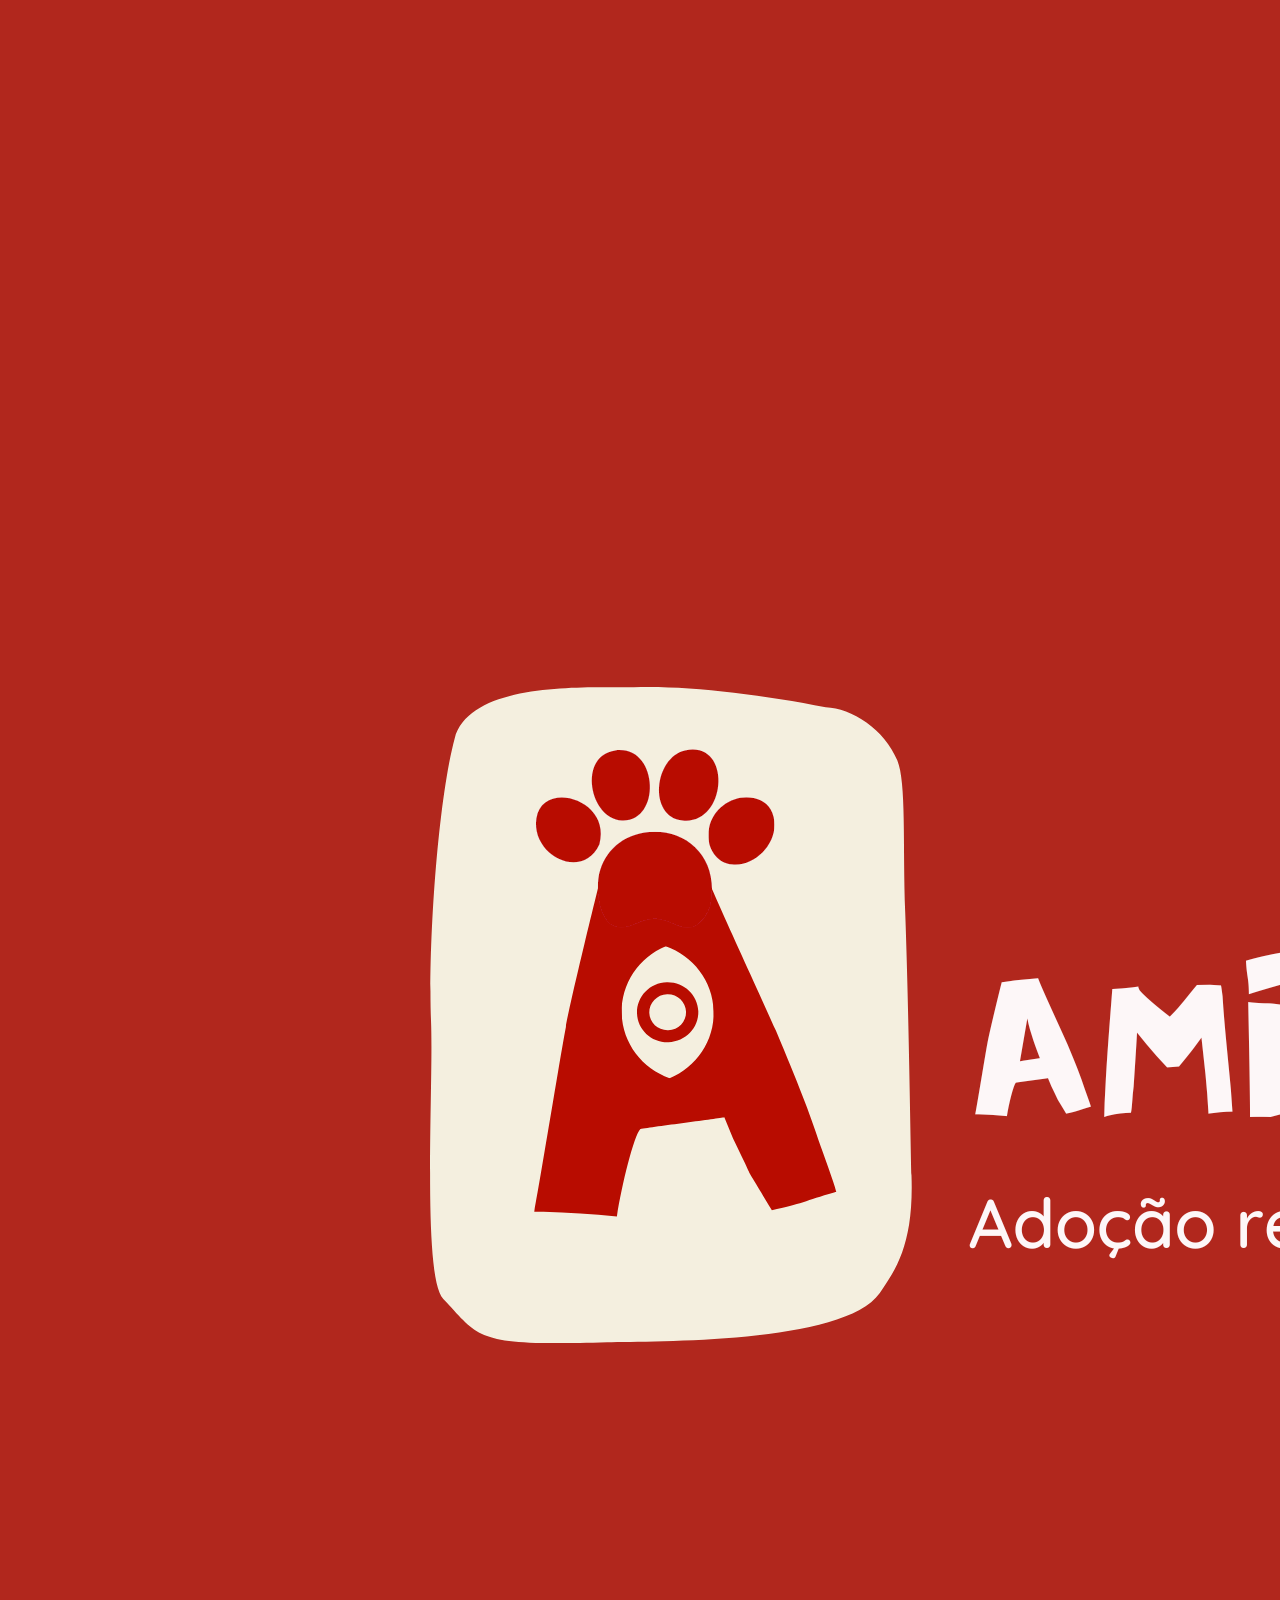
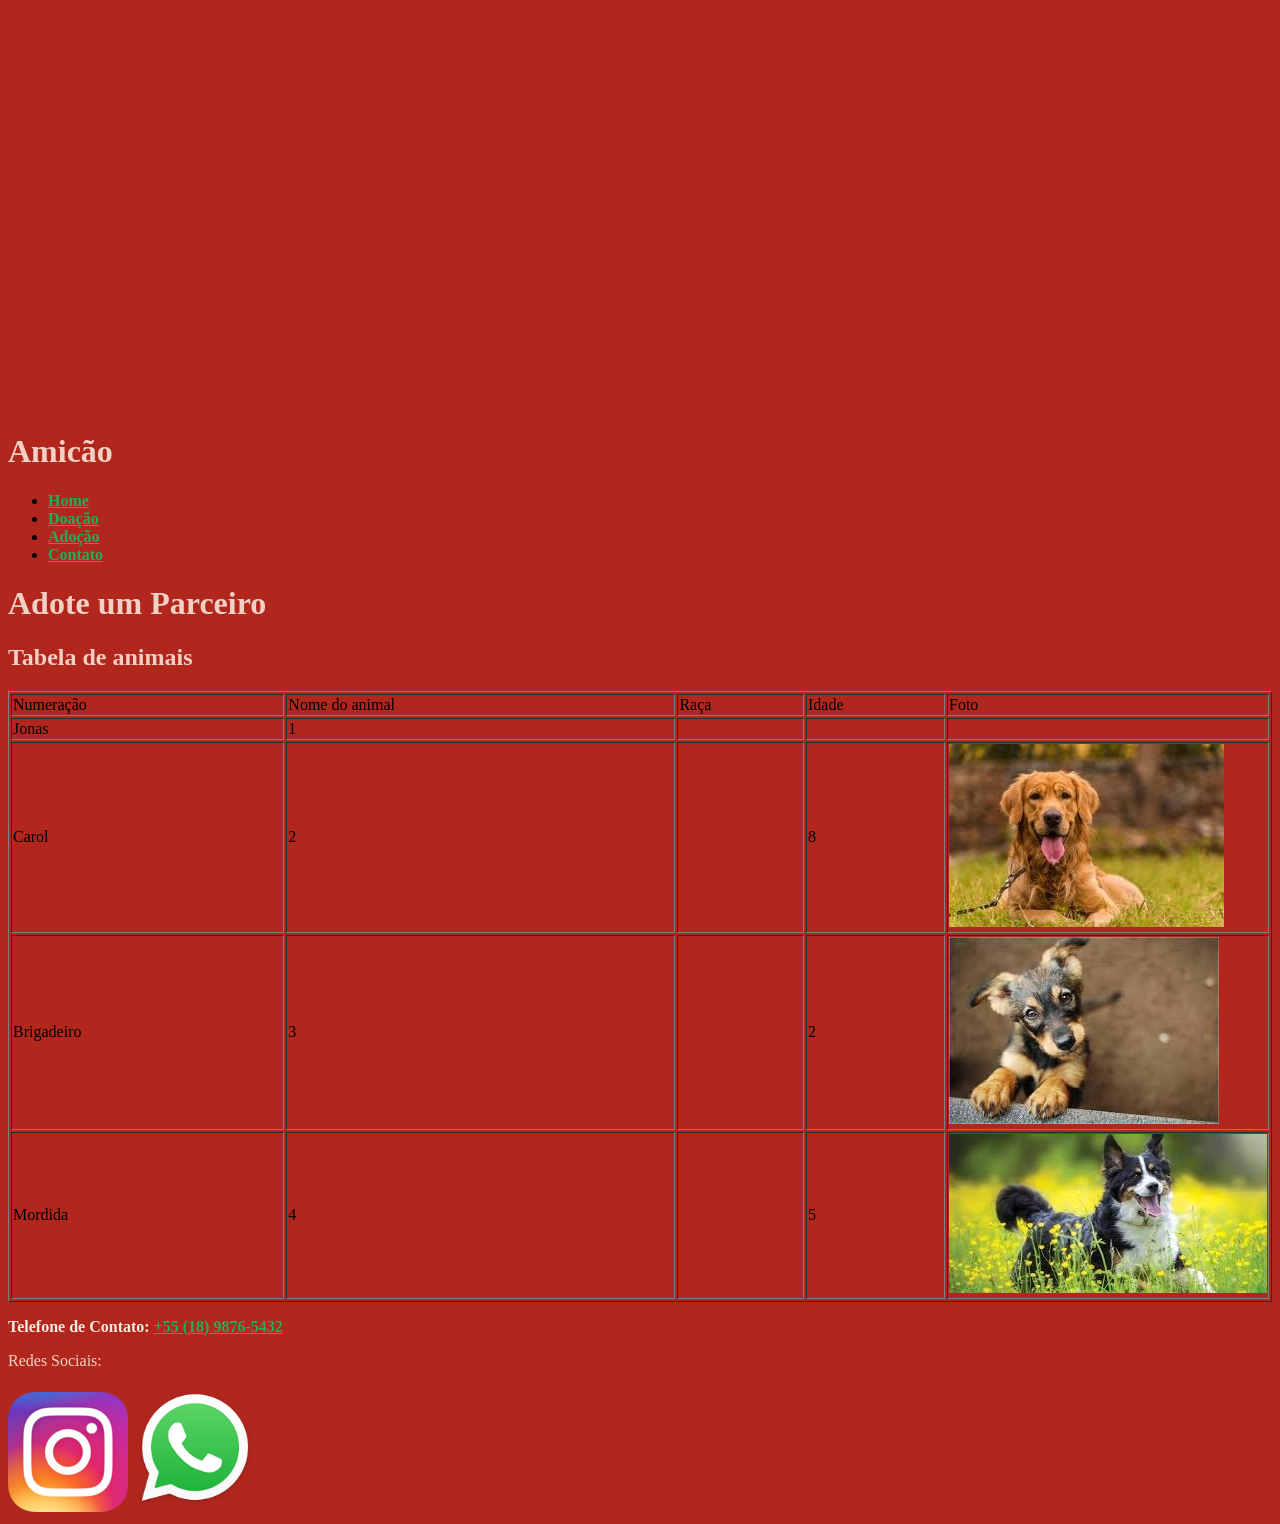
==== paginas/adocao.html @ 6cca5dfa "alteracao 4" ====
<!DOCTYPE html>
<html lang="pt-br">
<head>
    <meta charset="UTF-8">
    <meta name="viewport" content="width=device-width, initial-scale=1.0">
    <meta name="description" content="Amicão - ONG de proteção e adoção de animais. Conheça nossos abrigos, adote um parceiro e contribua com doações.">
    <title>Amicão - Adoção e Proteção de Animais</title>
    <link rel="apple-touch-icon" sizes="180x180" href="../favicon.io/android-chrome-192x192.png">
    <link rel="icon" type="image/png" sizes="32x32" href="../favicon.io/favicon-32x32.png">
    <link rel="icon" type="image/png" sizes="16x16" href="../favicon.io/favicon-16x16.png">
    <link rel="stylesheet" href="style.css">
</head>
<body>
    <style>
          body {
            background-color: #B1271D;
          }
          a:link {
            color: #1CB059;
            font-weight: bold;
        }
          a:visited {
            color: #2D5B40;
          }
          a:hover {
            color: #57B07C;
          }
          a:active {
            color: #1CA3B0;
          }
    </style>

    <!-- Cabeçalho da página -->
    <img src="../img/Logo Amicão.png" alt="Logo Amicão">
    <header>
        <h1 style="color: #F2D0C4;">Amicão</h1>
        <nav>
            <ul>
                <li><a href="../index.html">Home</a></li>
                <li><a href="doacao.html">Doação</a></li>
                <li><a href="adocao.html">Adoção</a></li>
                <li><a href="#contato">Contato</a></li>
            </ul>
        </nav>
    </header>

    <!-- Conteúdo Principal da página -->
        <main>
            <h1 style="color: #F2D0C4;">Adote um Parceiro</h1>
            <h2 style="color: #F2D0C4;">Tabela de animais</h2>
            <table border="1"><!--TAG quecria tabela-->
                <thead><!--TAG que cria cabeçalho da tabela-->
                    <tr><!--TAG que cria a linha da tabela-->
                        <td>Numeração</td>
                        <td>Nome do animal</td>
                        <td>Raça</td>
                        <td>Idade</td>
                        <td>Foto</td>
                    </tr>
                </thead>
                <tbody>
                    <tr>
                        <td>Jonas</td>
                        <td>1</td>
                        <td></td>
                        <td></td>
                        <td style="width: 10%;"></td>
                    </tr>
                    <tr>
                        <td>Carol</td>
                        <td>2</td>
                        <td></td>
                        <td>8</td>
                        <td style="width: 10%;"><img src="../img/Carol.jpg" alt=""></td>
                    </tr>
                    <tr>
                        <td>Brigadeiro</td>
                        <td>3</td>
                        <td></td>
                        <td>2</td>
                        <td style="width: 10%;"><img src="../img/Brigadeiro.jpg" alt=""></td>
                    </tr>
                    <tr>
                        <td>Mordida</td>
                        <td>4</td>
                        <td></td>
                        <td>5</td>
                        <td style="width: 10%;"><img src="../img/Mordida.jpg" alt=""></td>
                    </tr>
                </tbody>
            </table>
    </main>
    <footer id="contato">
        <!-- Rodapé da página -->
        <p style="color: #F2EDDF;"><strong>Telefone de Contato:</strong> <a href="tel:+551898765432">+55 (18) 9876-5432</a></p>
        <p style="color: #F2D0C4;">Redes Sociais:</p>
        <img src="../img/Instagram_icon.png" alt="Instagram - Siga-nos">
        <img style="width: 10%;height: auto;" src="../img/WhatsApp_icon.png" alt="WhatsApp - Fale conosco">
    </footer>
</body>
</html>
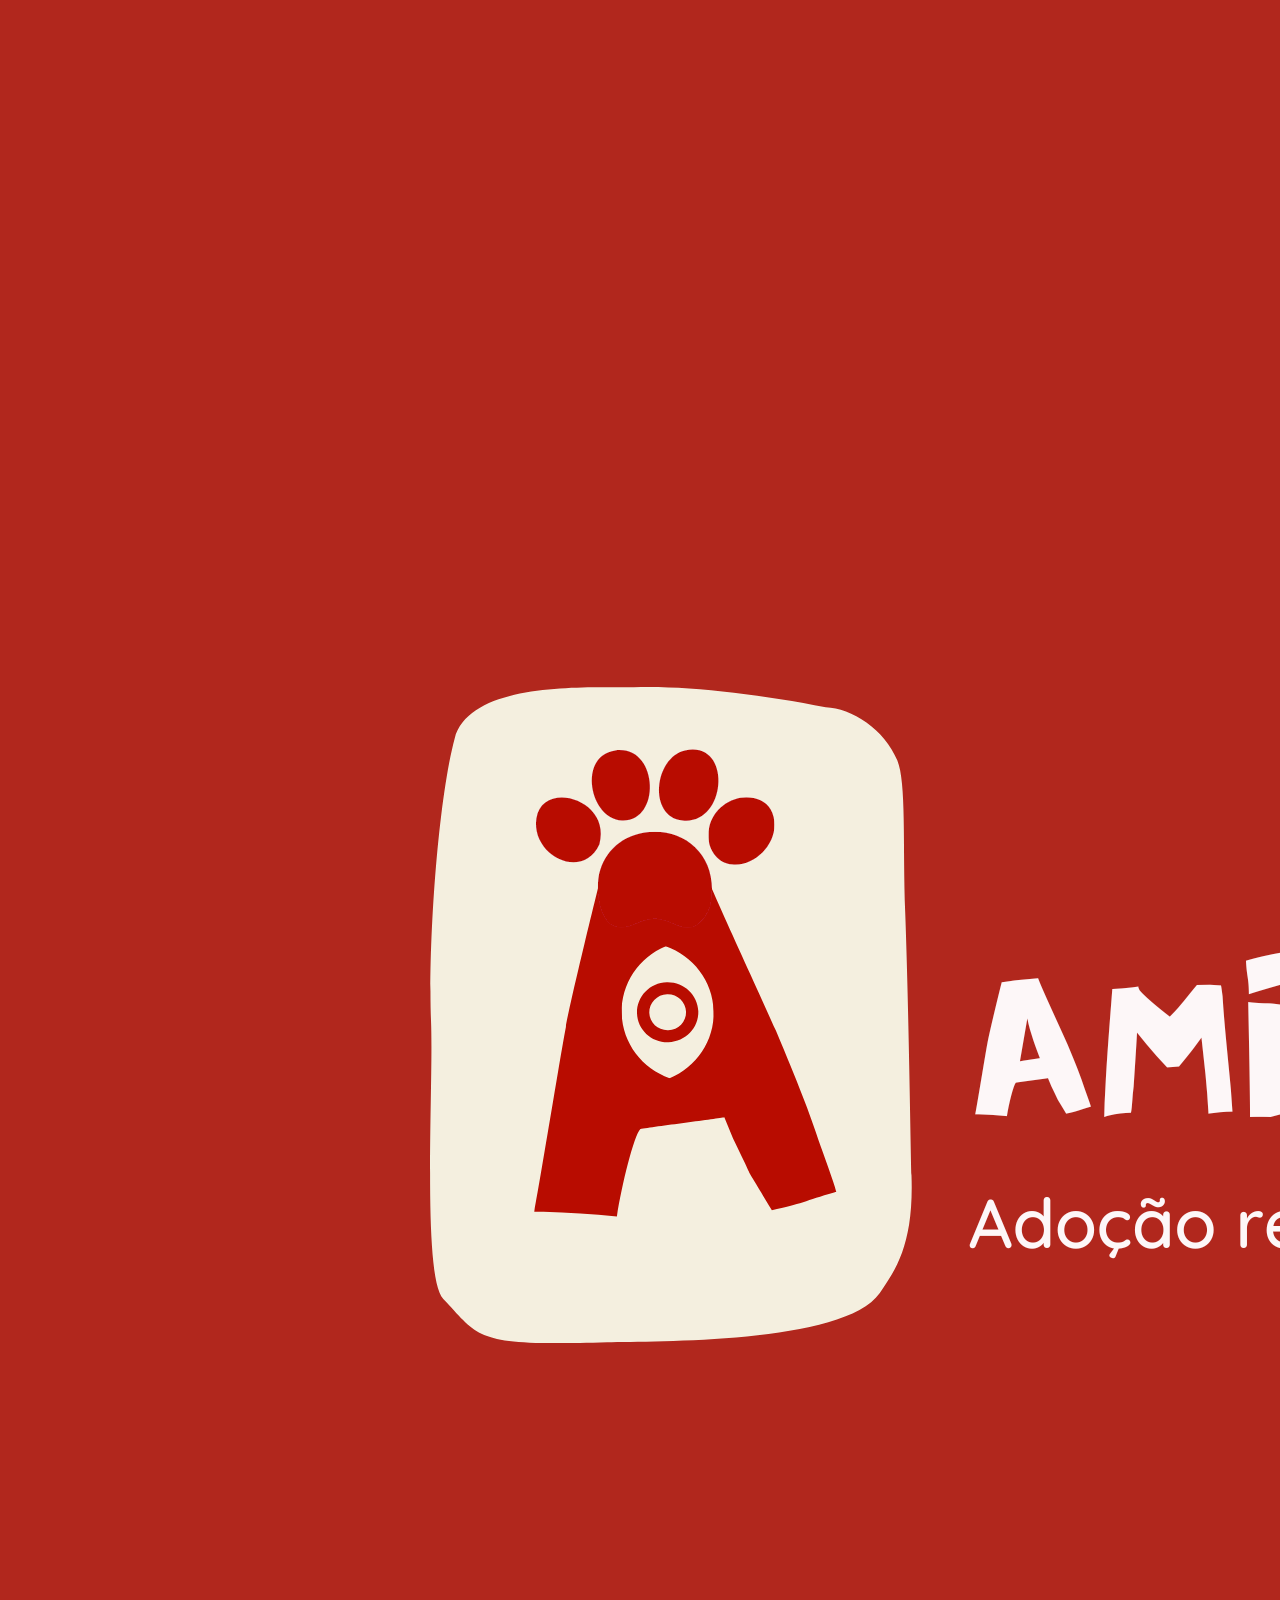
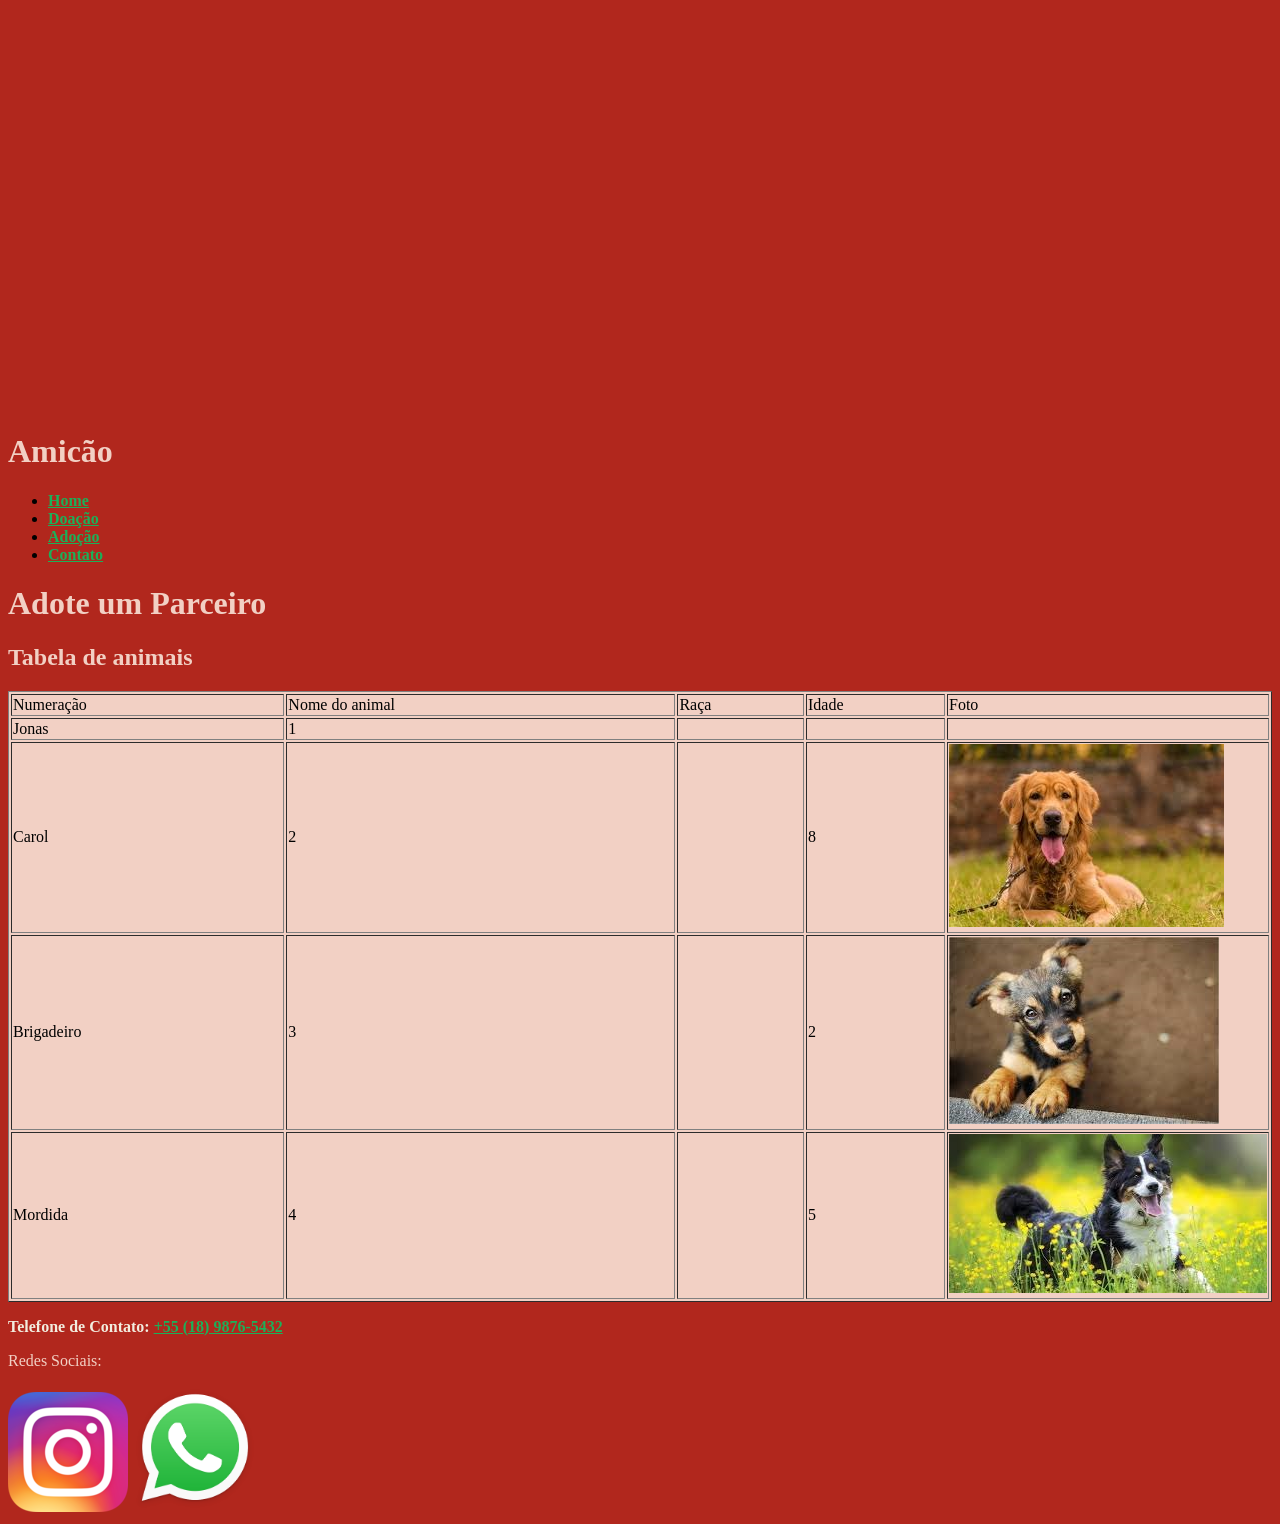
==== commit 3ea2e4a1: "alteracao 4-2" ====
--- a/paginas/adocao.html
+++ b/paginas/adocao.html
@@ -48,7 +48,7 @@
         <main>
             <h1 style="color: #F2D0C4;">Adote um Parceiro</h1>
             <h2 style="color: #F2D0C4;">Tabela de animais</h2>
-            <table border="1"><!--TAG quecria tabela-->
+            <table border="1;" style="background-color: #F2D0C4;"><!--TAG quecria tabela-->
                 <thead><!--TAG que cria cabeçalho da tabela-->
                     <tr><!--TAG que cria a linha da tabela-->
                         <td>Numeração</td>
@@ -78,7 +78,7 @@
                         <td>3</td>
                         <td></td>
                         <td>2</td>
-                        <td style="width: 10%;"><img src="../img/Brigadeiro.jpg" alt=""></td>
+                        <td style="width: 20%;"><img src="../img/Brigadeiro.jpg" alt=""></td>
                     </tr>
                     <tr>
                         <td>Mordida</td>
@@ -89,7 +89,7 @@
                     </tr>
                 </tbody>
             </table>
-    </main>
+        </main>
     <footer id="contato">
         <!-- Rodapé da página -->
         <p style="color: #F2EDDF;"><strong>Telefone de Contato:</strong> <a href="tel:+551898765432">+55 (18) 9876-5432</a></p>
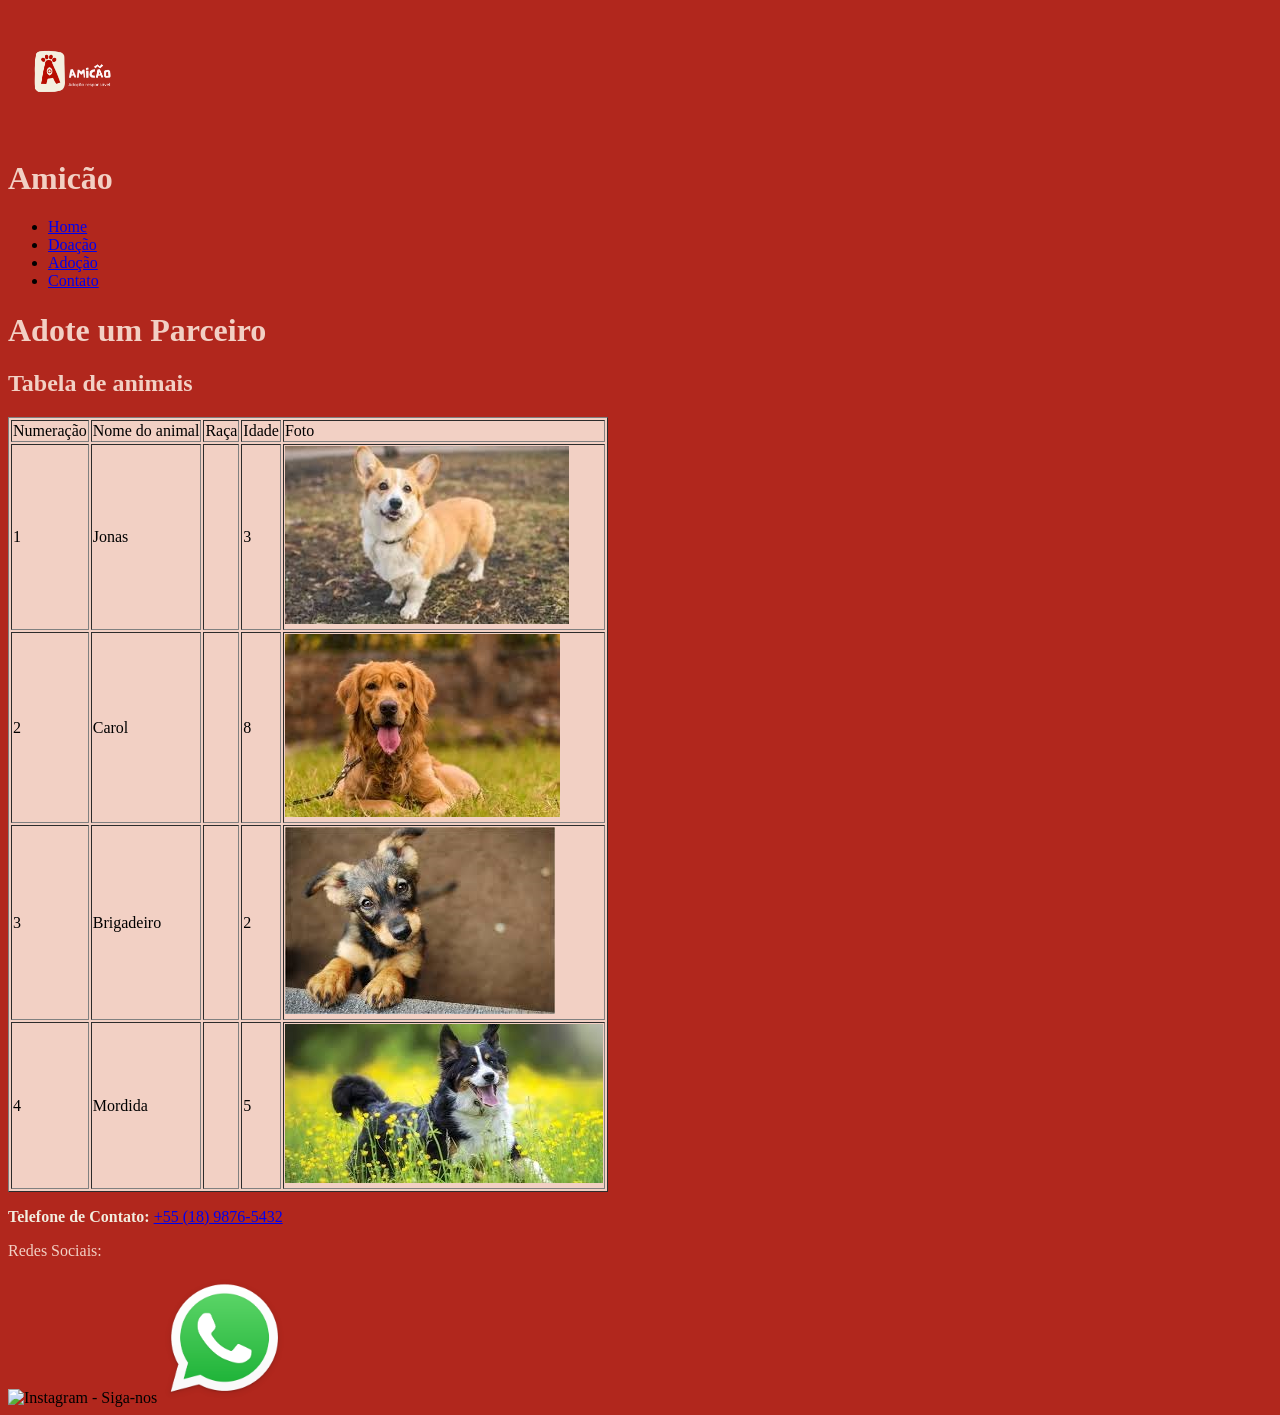
==== commit 35af54d4: "alteraçao 4" ====
--- a/paginas/adocao.html
+++ b/paginas/adocao.html
@@ -8,30 +8,11 @@
     <link rel="apple-touch-icon" sizes="180x180" href="../favicon.io/android-chrome-192x192.png">
     <link rel="icon" type="image/png" sizes="32x32" href="../favicon.io/favicon-32x32.png">
     <link rel="icon" type="image/png" sizes="16x16" href="../favicon.io/favicon-16x16.png">
-    <link rel="stylesheet" href="style.css">
+    <link rel="stylesheet" href="../style.css">
 </head>
 <body>
-    <style>
-          body {
-            background-color: #B1271D;
-          }
-          a:link {
-            color: #1CB059;
-            font-weight: bold;
-        }
-          a:visited {
-            color: #2D5B40;
-          }
-          a:hover {
-            color: #57B07C;
-          }
-          a:active {
-            color: #1CA3B0;
-          }
-    </style>
-
     <!-- Cabeçalho da página -->
-    <img src="../img/Logo Amicão.png" alt="Logo Amicão">
+    <img style="width: 10%;" src="../img/Logo Amicão.png" alt="Logo Amicão">
     <header>
         <h1 style="color: #F2D0C4;">Amicão</h1>
         <nav>
@@ -60,42 +41,42 @@
                 </thead>
                 <tbody>
                     <tr>
+                        <td>1</td>
                         <td>Jonas</td>
-                        <td>1</td>
                         <td></td>
-                        <td></td>
-                        <td style="width: 10%;"></td>
+                        <td>3</td>
+                        <td><img src="../img/Jonas.jpg"alt=""></td>
                     </tr>
                     <tr>
+                        <td>2</td>
                         <td>Carol</td>
-                        <td>2</td>
                         <td></td>
                         <td>8</td>
-                        <td style="width: 10%;"><img src="../img/Carol.jpg" alt=""></td>
+                        <td><img src="../img/Carol.jpg" alt=""></td>
                     </tr>
                     <tr>
+                        <td>3</td>
                         <td>Brigadeiro</td>
-                        <td>3</td>
                         <td></td>
                         <td>2</td>
-                        <td style="width: 20%;"><img src="../img/Brigadeiro.jpg" alt=""></td>
+                        <td><img src="../img/Brigadeiro.jpg" alt=""></td>
                     </tr>
                     <tr>
+                        <td>4</td>
                         <td>Mordida</td>
-                        <td>4</td>
                         <td></td>
                         <td>5</td>
-                        <td style="width: 10%;"><img src="../img/Mordida.jpg" alt=""></td>
+                        <td><img src="../img/Mordida.jpg" alt=""></td>
                     </tr>
                 </tbody>
             </table>
         </main>
     <footer id="contato">
         <!-- Rodapé da página -->
-        <p style="color: #F2EDDF;"><strong>Telefone de Contato:</strong> <a href="tel:+551898765432">+55 (18) 9876-5432</a></p>
+        <p class="cor_fonte"><strong>Telefone de Contato:</strong> <a href="tel:+551898765432">+55 (18) 9876-5432</a></p>
         <p style="color: #F2D0C4;">Redes Sociais:</p>
         <img src="../img/Instagram_icon.png" alt="Instagram - Siga-nos">
-        <img style="width: 10%;height: auto;" src="../img/WhatsApp_icon.png" alt="WhatsApp - Fale conosco">
+        <img style="width: 10%;" style="width: 10%;height: auto;" src="../img/WhatsApp_icon.png" alt="WhatsApp - Fale conosco">
     </footer>
 </body>
 </html>
--- a/style.css
+++ b/style.css
@@ -0,0 +1,10 @@
+img {
+    max-width: 100%;
+    height: 100%;
+  }
+  body {
+    background-color: #B1271D;
+  }
+  .cor_fonte{
+    color: #F2EDDF;
+  }
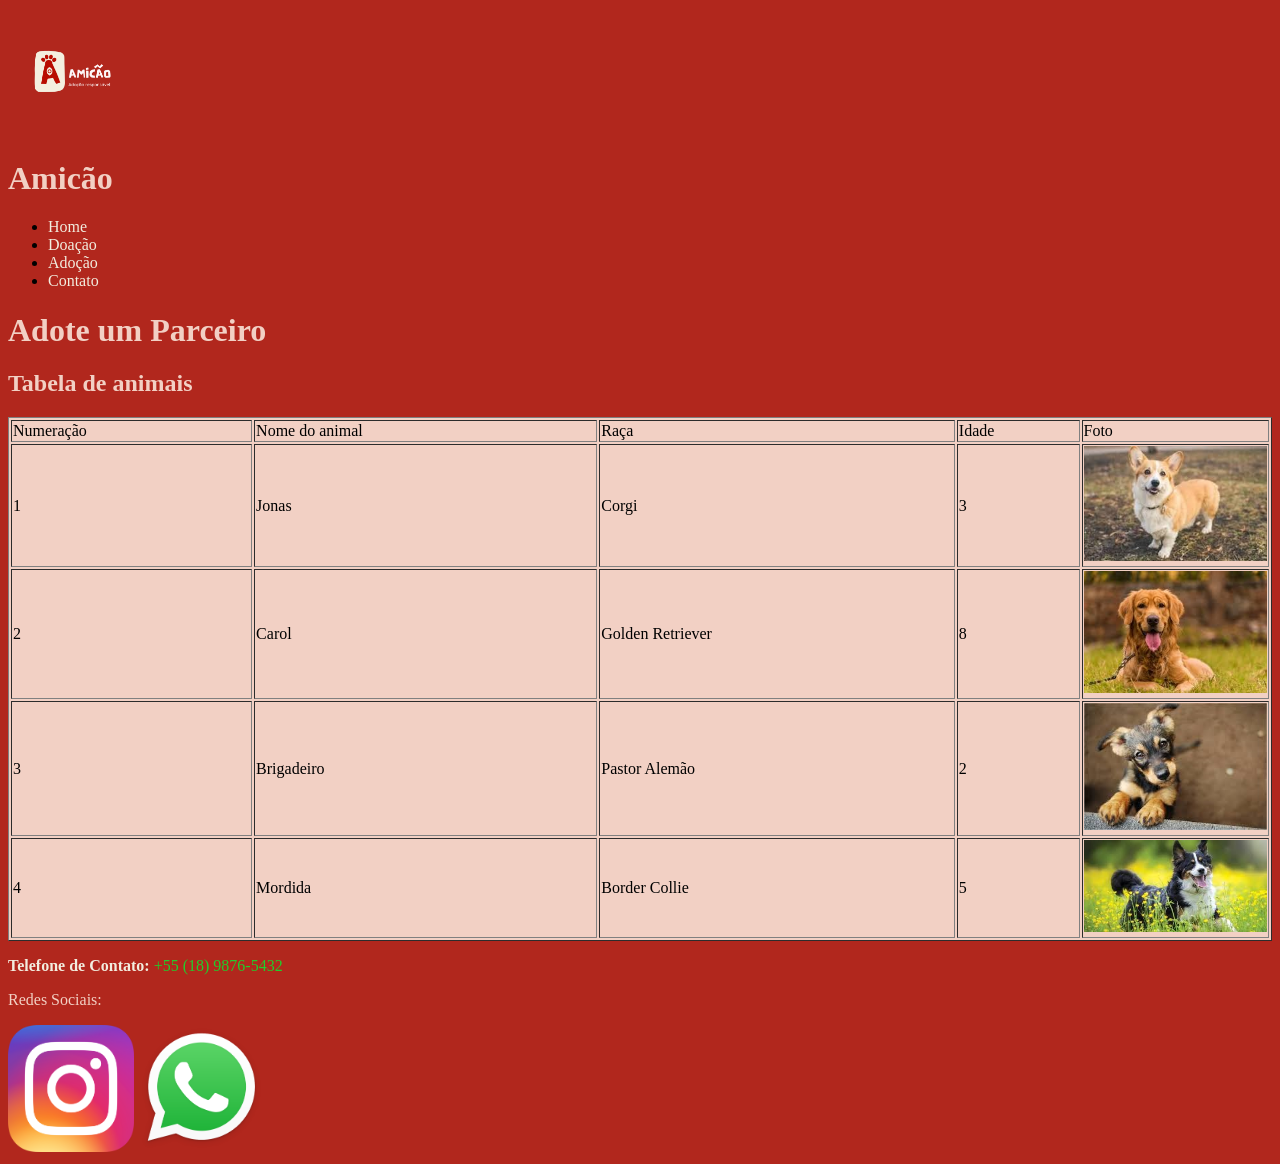
==== commit 255dbd34: "alteraçãodia20/03" ====
--- a/paginas/adocao.html
+++ b/paginas/adocao.html
@@ -43,39 +43,39 @@
                     <tr>
                         <td>1</td>
                         <td>Jonas</td>
-                        <td></td>
+                        <td>Corgi</td>
                         <td>3</td>
                         <td><img src="../img/Jonas.jpg"alt=""></td>
                     </tr>
                     <tr>
                         <td>2</td>
                         <td>Carol</td>
-                        <td></td>
+                        <td>Golden Retriever</td>
                         <td>8</td>
                         <td><img src="../img/Carol.jpg" alt=""></td>
                     </tr>
                     <tr>
                         <td>3</td>
                         <td>Brigadeiro</td>
-                        <td></td>
+                        <td>Pastor Alemão</td>
                         <td>2</td>
                         <td><img src="../img/Brigadeiro.jpg" alt=""></td>
                     </tr>
                     <tr>
                         <td>4</td>
                         <td>Mordida</td>
-                        <td></td>
+                        <td>Border Collie</td>
                         <td>5</td>
-                        <td><img src="../img/Mordida.jpg" alt=""></td>
+                        <td style="width: 15%;"><img src="../img/Mordida.jpg" alt=""></td>
                     </tr>
                 </tbody>
             </table>
         </main>
     <footer id="contato">
         <!-- Rodapé da página -->
-        <p class="cor_fonte"><strong>Telefone de Contato:</strong> <a href="tel:+551898765432">+55 (18) 9876-5432</a></p>
+        <p class="cor_fonte"><strong>Telefone de Contato:</strong> <a style="color: #21CD2C;" href="tel:+551898765432">+55 (18) 9876-5432</a></p>
         <p style="color: #F2D0C4;">Redes Sociais:</p>
-        <img src="../img/Instagram_icon.png" alt="Instagram - Siga-nos">
+        <img style="width: 10%;" src="../img/Instagram.png" alt="Instagram - Siga-nos">
         <img style="width: 10%;" style="width: 10%;height: auto;" src="../img/WhatsApp_icon.png" alt="WhatsApp - Fale conosco">
     </footer>
 </body>
--- a/style.css
+++ b/style.css
@@ -7,4 +7,18 @@
   }
   .cor_fonte{
     color: #F2EDDF;
-  }+  }
+a:link {
+  color: #F2EDDF;
+  text-decoration: none;
+}
+a:visited {
+  color: #2D5B40;
+}
+a:hover {
+  color: #1CB059;
+  text-decoration: underline;
+}
+a:active {
+  color: #1CB027;
+}
